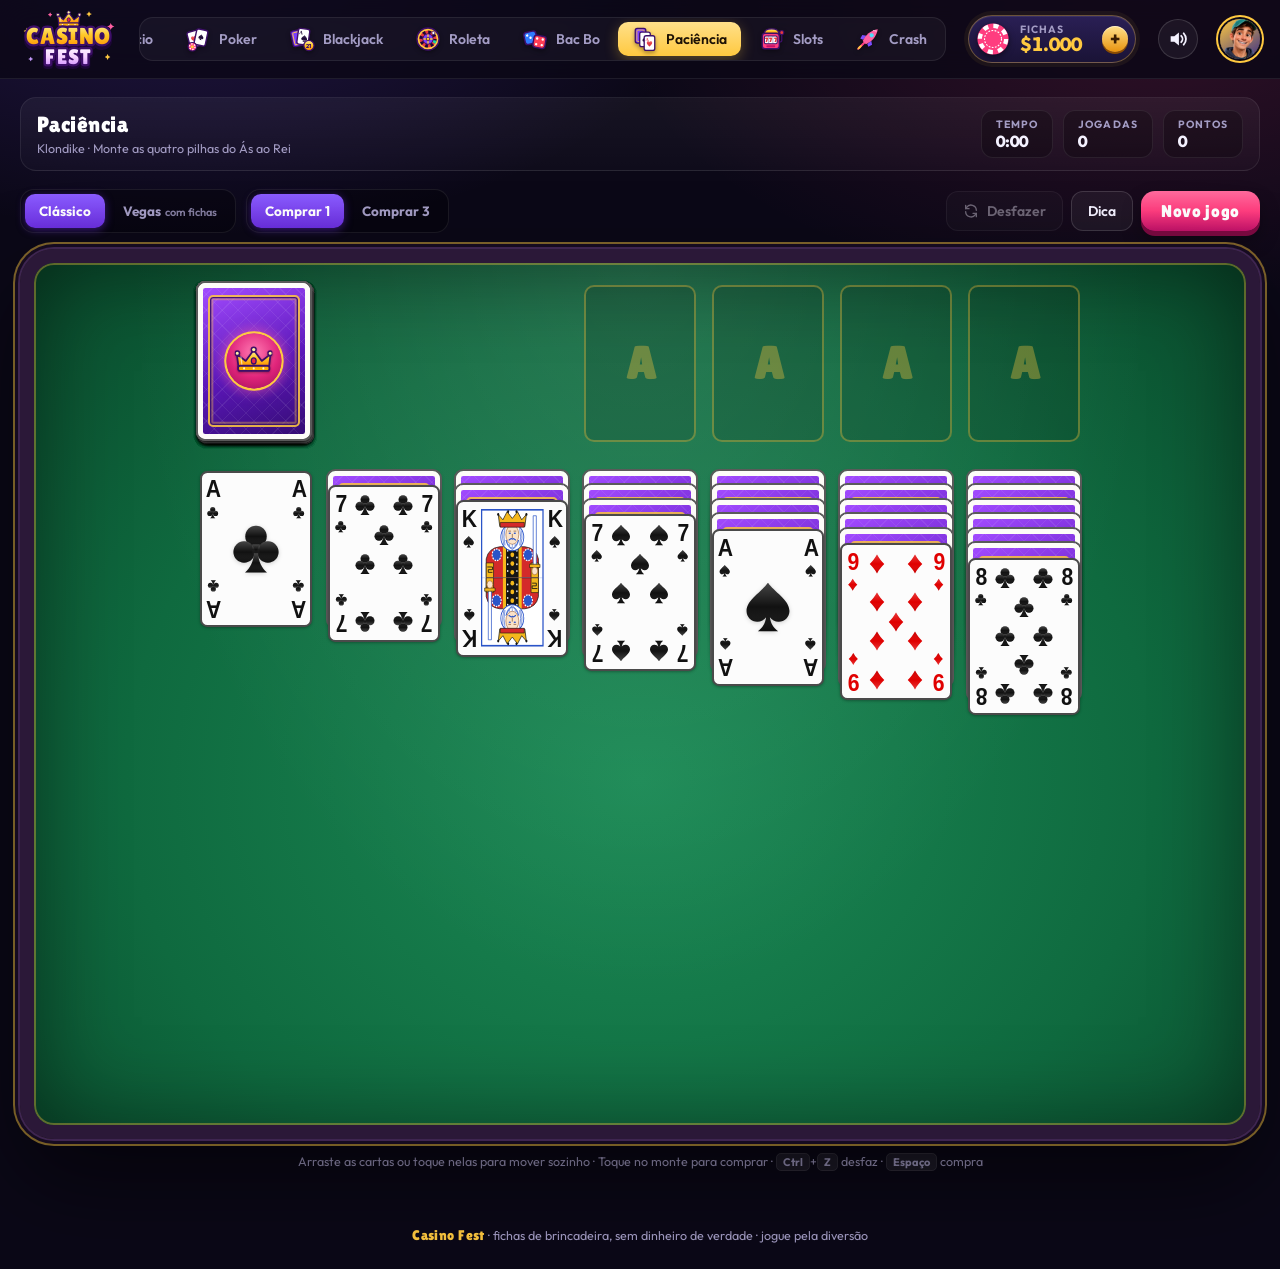
==== paciencia.html @ 96f8ad38 "Casino Fest: cassino de brincadeira completo Poker, Blackjack, Roleta 3D, Bac Bo com dados em 3D, Pa" ====
<!DOCTYPE html>
<html lang="pt-BR">
<head>
  <meta charset="utf-8">
  <meta name="viewport" content="width=device-width, initial-scale=1">
  <meta name="theme-color" content="#0b0817">
  <title>Casino Fest | Paciência</title>
  <meta name="description" content="Paciência Klondike nos modos Clássico e Vegas, com dica, desfazer e a cascata de cartas na vitória.">
  <meta property="og:type" content="website">
  <meta property="og:site_name" content="Casino Fest">
  <meta property="og:locale" content="pt_BR">
  <meta property="og:title" content="Paciência · Casino Fest">
  <meta property="og:description" content="Paciência Klondike nos modos Clássico e Vegas, com dica, desfazer e a cascata de cartas na vitória.">
  <meta property="og:url" content="https://joaoa21.github.io/casino-fest/paciencia.html">
  <meta property="og:image" content="https://joaoa21.github.io/casino-fest/lobby/paciencia.webp">
  <meta name="twitter:card" content="summary_large_image">
  <link rel="canonical" href="https://joaoa21.github.io/casino-fest/paciencia.html">
  <link rel="manifest" href="site.webmanifest">
  <link rel="icon" type="image/svg+xml" href="favicon.svg">
  <link rel="icon" type="image/png" sizes="32x32" href="favicon-32.png">
  <link rel="apple-touch-icon" href="apple-touch-icon.png">
  <link rel="preconnect" href="https://fonts.googleapis.com">
  <link rel="preconnect" href="https://fonts.gstatic.com" crossorigin>
  <link href="https://fonts.googleapis.com/css2?family=Lilita+One&family=Luckiest+Guy&family=Outfit:wght@400;500;600;700;800&display=swap" rel="stylesheet">
  <link rel="stylesheet" href="style.css">
  <link rel="stylesheet" href="paciencia.css">
</head>
<body data-game="paciencia">

  <!-- Cabeçalho do cassino (montado pelo casino.js) -->
  <header class="site-header"></header>
  <script src="casino.js"></script>

  <div class="app">

    <!-- ============ Barra da mesa ============ -->
    <section class="table-bar" aria-label="Informações da partida">
      <div class="tb-title">
        <h1>Paciência</h1>
        <span class="tb-sub">Klondike · Monte as quatro pilhas do Ás ao Rei</span>
      </div>
      <div class="tb-stats">
        <div class="stat"><span class="stat-label">Tempo</span><b id="info-time">0:00</b></div>
        <div class="stat"><span class="stat-label">Jogadas</span><b id="info-moves">0</b></div>
        <div class="stat"><span class="stat-label" id="info-score-label">Pontos</span><b id="info-score">0</b></div>
      </div>
    </section>

    <!-- ============ Opções ============ -->
    <section class="pc-bar" aria-label="Opções da partida">
      <div class="pc-seg" role="radiogroup" aria-label="Modo" id="opt-mode">
        <button type="button" data-v="classic" role="radio">Clássico</button>
        <button type="button" data-v="vegas" role="radio">Vegas <small>com fichas</small></button>
      </div>
      <div class="pc-seg" role="radiogroup" aria-label="Cartas por compra" id="opt-draw">
        <button type="button" data-v="1" role="radio">Comprar 1</button>
        <button type="button" data-v="3" role="radio">Comprar 3</button>
      </div>
      <div class="pc-seg pc-stake" role="radiogroup" aria-label="Valor por carta" id="opt-stake"></div>
      <div class="pc-actions">
        <button type="button" class="btn-ghost" id="btn-undo"><svg><use href="#i-refresh"/></svg>Desfazer</button>
        <button type="button" class="btn-ghost" id="btn-hint">Dica</button>
        <button type="button" class="btn pc-new" id="btn-new">Novo jogo</button>
      </div>
    </section>

    <!-- ============ Mesa ============ -->
    <section class="pc-table" aria-label="Mesa de paciência">
      <div class="pc-board" id="board"></div>
      <div class="pc-note" id="note" aria-live="polite"></div>
      <button type="button" class="btn pc-finish" id="btn-finish" hidden>Completar sozinho</button>
      <!-- faixa de resultado (mesmo componente dos outros jogos) -->
      <div class="pc-banner-zone">
        <div class="banner" id="banner" hidden>
          <span class="banner-rays" aria-hidden="true"></span>
          <span class="banner-kicker"></span>
          <strong class="banner-title"></strong>
          <span class="banner-amount"><svg aria-hidden="true"><use href="#chip3d"/></svg><b></b></span>
        </div>
      </div>
    </section>

    <p class="pc-help">Arraste as cartas ou toque nelas para mover sozinho · Toque no monte para comprar · <kbd>Ctrl</kbd>+<kbd>Z</kbd> desfaz · <kbd>Espaço</kbd> compra</p>
  </div>

  <canvas class="pc-cascade" id="cascade" aria-hidden="true" hidden></canvas>
  <script src="paciencia.js"></script>
</body>
</html>
---- style.css ----
/* ==========================================================
   Casino Fest — visual de cassino festivo
   ========================================================== */

:root {
  --bg: #0b0817;
  --bg-2: #130e28;
  --surface: #1a1336;
  --surface-2: #231a47;
  --line: rgba(255, 255, 255, .08);
  --line-2: rgba(255, 255, 255, .14);

  --gold: #ffc940;
  --gold-2: #ffe08a;
  --gold-deep: #e8930f;
  --pink: #ff3d7f;
  --pink-deep: #c4126a;
  --violet: #7b4dff;
  --teal: #19d3a2;
  --red: #ff4d5e;

  --felt-1: #138a63;
  --felt-2: #0b5a41;
  --felt-3: #06352a;
  --rail-1: #2b1838;
  --rail-2: #160b20;

  --cream: #fffdf7;
  --ink: #17122b;
  --card-red: #e3204a;

  --text: #f4f1ff;
  --muted: #a39cc4;

  --display: 'Lilita One', 'Outfit', system-ui, sans-serif;
  --ui: 'Outfit', system-ui, -apple-system, 'Segoe UI', sans-serif;
}

* { box-sizing: border-box; }
[hidden] { display: none !important; }
html, body { margin: 0; min-height: 100%; }
button { font-family: inherit; }
svg { flex: none; }

body {
  background:
    radial-gradient(900px 500px at 15% -5%, rgba(123, 77, 255, .22), transparent 60%),
    radial-gradient(900px 500px at 90% 0%, rgba(255, 61, 127, .16), transparent 60%),
    var(--bg);
  color: var(--text);
  font-family: var(--ui);
  -webkit-font-smoothing: antialiased;
}

/* ==========================================================
   Cabeçalho do cassino
   ========================================================== */
.site-header {
  position: sticky;
  top: 0;
  z-index: 50;
  background: rgba(11, 8, 23, .82);
  backdrop-filter: blur(14px);
  border-bottom: 1px solid var(--line);
}
.site-header-inner {
  width: min(1320px, 100%);
  margin: 0 auto;
  padding: 10px 20px;
  display: flex;
  align-items: center;
  gap: 22px;
}

.logo {
  display: flex;
  align-items: center;
  gap: 8px;
  text-decoration: none;
  color: var(--text);
  flex: none;
}
.logo-svg { display: block; height: 58px; width: auto; overflow: visible; }
.logo-svg text { font-family: 'Lilita One', 'Outfit', sans-serif; }
.logo-crown { transform-box: fill-box; transform-origin: 50% 100%; transition: transform .35s cubic-bezier(.3, 1.8, .5, 1); }
.logo:hover .logo-crown { transform: rotate(-10deg) translateY(-2px) scale(1.08); }
.logo .sparkles use { transform-box: fill-box; transform-origin: center; animation: twinkle 2.2s ease-in-out infinite; }
.logo .sparkles use:nth-child(2) { animation-delay: .4s; }
.logo .sparkles use:nth-child(3) { animation-delay: .9s; }
.logo .sparkles use:nth-child(4) { animation-delay: 1.3s; }
.logo .sparkles use:nth-child(5) { animation-delay: .6s; }
.logo .sparkles use:nth-child(6) { animation-delay: 1.6s; }
@keyframes twinkle { 0%, 100% { opacity: 1; transform: scale(1) rotate(0); } 50% { opacity: .35; transform: scale(.55) rotate(45deg); } }

/* Abas de jogos */
.games {
  min-width: 0;
  display: flex;
  gap: 4px;
  padding: 4px;
  border-radius: 14px;
  background: rgba(255, 255, 255, .04);
  border: 1px solid var(--line);
  overflow-x: auto;              /* muitos jogos: o menu rola de lado em vez de passar por baixo das fichas */
  scrollbar-width: none;
}
.games::-webkit-scrollbar { display: none; }
.game-tab {
  flex: none;
  position: relative;
  display: flex;
  align-items: center;
  gap: 8px;
  padding: 8px 14px;
  border-radius: 10px;
  border: 0;
  background: none;
  color: var(--muted);
  font: 600 14px var(--ui);
  text-decoration: none;
  white-space: nowrap;
  cursor: pointer;
  transition: color .15s, background .15s;
}
.game-tab svg { width: 26px; height: 26px; margin: -4px 0; filter: drop-shadow(0 2px 2px rgba(0, 0, 0, .35)); transition: transform .2s cubic-bezier(.3, 1.6, .5, 1); }
.game-tab:hover svg { transform: rotate(-8deg) scale(1.1); }
.game-tab.soon svg { opacity: .75; }
.game-tab:hover { color: var(--text); background: rgba(255, 255, 255, .05); }
.game-tab.active {
  color: #1d1205;
  background: linear-gradient(180deg, var(--gold-2), var(--gold));
  box-shadow: 0 4px 14px rgba(255, 201, 64, .3);
}
.soon-tag {
  font-size: 9.5px;
  font-weight: 800;
  letter-spacing: .06em;
  text-transform: uppercase;
  padding: 2px 6px;
  border-radius: 999px;
  color: var(--pink);
  background: rgba(255, 61, 127, .14);
}

/* Carteira (fichas) */
.wallet {
  position: relative;
  margin-left: auto;
  display: flex;
  align-items: center;
  gap: 10px;
  padding: 6px 7px 6px 7px;
  border-radius: 999px;
  background: linear-gradient(180deg, #2a1f55, #1a1336);
  border: 1px solid rgba(255, 201, 64, .35);
  box-shadow: 0 0 0 4px rgba(255, 201, 64, .06), inset 0 1px 0 rgba(255, 255, 255, .08);
}
.wallet-chip { width: 34px; height: 34px; color: var(--pink); filter: drop-shadow(0 2px 3px rgba(0, 0, 0, .5)); }
.wallet-text { display: flex; flex-direction: column; line-height: 1.05; }
.wallet-label { font-size: 10.5px; font-weight: 700; letter-spacing: .1em; text-transform: uppercase; color: var(--muted); }
.wallet-amount {
  font-size: 19px;
  font-weight: 800;
  color: var(--gold);
  font-variant-numeric: tabular-nums;
  min-width: 70px;
  transition: color .3s;
}
.wallet.up .wallet-amount { color: var(--teal); }
.wallet.down .wallet-amount { color: #ffb3c6; }
.wallet.up { animation: wallet-bump .5s ease-out; }
.wallet-add {
  flex: none;
  width: 26px; height: 26px;
  margin-left: 2px;
  display: grid; place-items: center;
  border: 0;
  border-radius: 50%;
  background: linear-gradient(180deg, #ffe08a, #e8930f);
  box-shadow: 0 2px 0 #8a4b00, inset 0 1px 0 rgba(255, 255, 255, .5);
  color: #3a1d00;
  font: 800 18px/1 var(--ui);
  cursor: pointer;
  transition: transform .12s, filter .15s;
}
.wallet-add:hover { filter: brightness(1.08); transform: scale(1.06); }
.wallet-add:active { transform: translateY(2px); box-shadow: 0 0 0 #8a4b00; }
.wallet-delta {
  position: absolute;
  right: 14px;
  top: 100%;
  margin-top: 4px;
  font-weight: 800;
  font-size: 14px;
  opacity: 0;
  pointer-events: none;
  white-space: nowrap;
}
.wallet-delta.show { animation: delta-float 1.4s ease-out forwards; }
.wallet-delta.plus { color: var(--teal); }
.wallet-delta.minus { color: #ff8fab; }
@keyframes wallet-bump { 40% { transform: scale(1.06); } }
@keyframes delta-float {
  0% { opacity: 0; transform: translateY(-6px); }
  15% { opacity: 1; transform: translateY(0); }
  75% { opacity: 1; }
  100% { opacity: 0; transform: translateY(10px); }
}

.profile .avatar { width: 40px; height: 40px; font-size: 14px; }

/* som ligado/desligado */
.sound-btn {
  flex: none;
  width: 40px; height: 40px;
  display: grid; place-items: center;
  border-radius: 50%;
  border: 1px solid var(--line-2);
  background: rgba(255, 255, 255, .05);
  color: var(--text);
  cursor: pointer;
  transition: background .15s, border-color .15s, color .15s;
}
.sound-btn svg { width: 22px; height: 22px; }
.sound-btn:hover { background: rgba(255, 255, 255, .1); border-color: rgba(255, 255, 255, .3); }
.sound-btn[aria-pressed="false"] { color: var(--muted); }

/* foco visível (teclado) com a cor da marca */
:focus-visible { outline: 3px solid rgba(255, 201, 64, .9); outline-offset: 2px; }

/* rodapé comum */
.site-footer {
  width: min(1320px, 100%);
  margin: 0 auto;
  padding: 10px 20px 26px;
  text-align: center;
  font-size: 12.5px;
  color: var(--muted);
}
.site-footer span { font: 400 14px var(--display); letter-spacing: .03em; color: var(--gold); }

/* ==========================================================
   Avatares (ilustrações com anel colorido)
   ========================================================== */
.avatar {
  --a1: #6b5bd6; --a2: #3b2f86;
  flex: none;
  position: relative;
  width: 40px; height: 40px;
  display: grid; place-items: center;
  border-radius: 50%;
  background: linear-gradient(145deg, var(--a1), var(--a2));
  box-shadow: 0 0 0 2px var(--bg), 0 0 0 4px var(--a1);
  color: #fff;
  font: 800 13px var(--ui);
  letter-spacing: .02em;
  text-shadow: 0 1px 2px rgba(0, 0, 0, .35);
}
.avatar { overflow: hidden; }
.avatar svg { width: 100%; height: 100%; display: block; }
/* retratos 3D: um pouco de zoom no rosto */
.avatar img { width: 100%; height: 100%; display: block; object-fit: cover; transform: scale(1.18); transform-origin: 50% 32%; user-select: none; }
.ring-you   { --a1: #ffc940; }
.ring-baron { --a1: #19d3a2; }
.ring-lola  { --a1: #a77bff; }
.ring-kenji { --a1: #ff8a3d; }

/* ==========================================================
   Barra da mesa
   ========================================================== */
.app {
  width: min(1320px, 100%);
  margin: 0 auto;
  padding: 18px 20px 48px;
}
.table-bar {
  display: flex;
  align-items: center;
  gap: 20px;
  padding: 12px 16px;
  margin-bottom: 18px;
  border-radius: 16px;
  background: linear-gradient(180deg, rgba(255, 255, 255, .05), rgba(255, 255, 255, .02));
  border: 1px solid var(--line);
}
.tb-title h1 {
  margin: 0;
  font: 400 22px var(--display);
  letter-spacing: .02em;
  color: #fff;
}
.tb-sub { font-size: 12.5px; color: var(--muted); }
.tb-stats { display: flex; gap: 10px; margin-left: auto; align-items: stretch; }
.stat {
  display: flex;
  flex-direction: column;
  justify-content: center;
  padding: 6px 14px;
  border-radius: 12px;
  background: rgba(0, 0, 0, .25);
  border: 1px solid var(--line);
  min-width: 70px;
}
.stat-label { font-size: 10.5px; font-weight: 700; letter-spacing: .1em; text-transform: uppercase; color: var(--muted); }
.stat b { font-size: 16px; font-weight: 800; font-variant-numeric: tabular-nums; }
.stat.level { min-width: 150px; gap: 4px; }
.level-bar { height: 6px; border-radius: 99px; background: rgba(255, 255, 255, .08); overflow: hidden; }
.level-bar i {
  display: block; height: 100%; width: 0;
  border-radius: inherit;
  background: linear-gradient(90deg, var(--violet), var(--pink));
  transition: width .5s ease;
}
.level-next { font-size: 11.5px; color: var(--muted); }

.btn-ghost {
  display: flex;
  align-items: center;
  gap: 8px;
  background: rgba(255, 255, 255, .05);
  color: var(--text);
  border: 1px solid var(--line-2);
  border-radius: 12px;
  padding: 10px 16px;
  font: 600 14px var(--ui);
  cursor: pointer;
  transition: background .15s, border-color .15s;
}
.btn-ghost svg { width: 16px; height: 16px; }
.btn-ghost:hover { background: rgba(255, 255, 255, .1); border-color: rgba(255, 255, 255, .3); }

/* ==========================================================
   Layout principal
   ========================================================== */
.layout {
  display: grid;
  grid-template-columns: minmax(0, 1fr) 300px;
  gap: 22px;
  align-items: start;
}
.play { min-width: 0; }

/* ==========================================================
   Mesa
   ========================================================== */
.table {
  position: relative;
  container-type: inline-size;
  /* cabe na altura da tela junto com os controles */
  width: min(100%, max(680px, calc((100vh - 400px) * 1.6)));
  margin: 0 auto;
  aspect-ratio: 16 / 10;
  border-radius: 9999px;
  border: 18px solid var(--rail-1);
  background:
    radial-gradient(ellipse at 50% 40%, rgba(255, 255, 255, .08), transparent 55%),
    radial-gradient(ellipse at 50% 45%, var(--felt-1) 0%, var(--felt-2) 55%, var(--felt-3) 100%);
  box-shadow:
    inset 0 0 0 2px rgba(255, 201, 64, .35),
    inset 0 0 100px rgba(0, 0, 0, .55),
    0 0 0 2px #3e2550,
    0 0 0 5px var(--rail-2),
    0 0 0 7px rgba(255, 201, 64, .45),
    0 40px 90px rgba(0, 0, 0, .6),
    0 0 120px rgba(123, 77, 255, .18);
  --cw: clamp(34px, 7cqw, 72px);
}
.table::before {
  /* reflexo do acolchoado do aro */
  content: '';
  position: absolute;
  inset: -18px;
  border-radius: inherit;
  border: 18px solid transparent;
  background: linear-gradient(180deg, rgba(255, 255, 255, .12), transparent 30%, transparent 70%, rgba(0, 0, 0, .3)) border-box;
  -webkit-mask: linear-gradient(#000 0 0) padding-box exclude, linear-gradient(#000 0 0) border-box;
  mask: linear-gradient(#000 0 0) padding-box exclude, linear-gradient(#000 0 0) border-box;
  pointer-events: none;
}
.table::after {
  content: '';
  position: absolute;
  inset: 6.5%;
  border-radius: 9999px;
  border: 2px solid rgba(255, 255, 255, .09);
  pointer-events: none;
}

.felt-mark {
  position: absolute;
  left: 50%;
  top: 73%;
  transform: translate(-50%, -50%) rotate(-3deg);
  font: 400 clamp(20px, 4.4cqw, 46px) var(--display);
  letter-spacing: .04em;
  color: rgba(0, 0, 0, .16);
  text-shadow: 0 1px 0 rgba(255, 255, 255, .05);
  white-space: nowrap;
  pointer-events: none;
  user-select: none;
}
.felt-mark span { margin-left: .25em; }

.center {
  position: absolute;
  left: 50%;
  top: 46%;
  transform: translate(-50%, -50%);
  display: flex;
  flex-direction: column;
  align-items: center;
  gap: 12px;
  width: 70%;
}

/* Pote */
.pot {
  display: flex;
  align-items: center;
  gap: 10px;
  min-height: 34px;
  transition: opacity .4s, transform .4s;
}
.pot.empty .pot-chips { display: none; }
.pot.paid { opacity: 0; transform: scale(.85); }
.pot-chips { display: flex; align-items: flex-end; gap: 2px; --chip: 26px; }
.pot-amount {
  display: flex;
  align-items: baseline;
  gap: 8px;
  padding: 6px 16px;
  border-radius: 999px;
  background: rgba(0, 0, 0, .4);
  border: 1px solid rgba(255, 201, 64, .3);
  box-shadow: inset 0 1px 0 rgba(255, 255, 255, .06);
}
.pot-amount span { font-size: 11px; font-weight: 700; letter-spacing: .14em; text-transform: uppercase; color: rgba(255, 255, 255, .7); }
.pot-amount b { font-size: 18px; font-weight: 800; color: var(--gold); font-variant-numeric: tabular-nums; }

.board {
  display: flex;
  gap: clamp(4px, .9vw, 10px);
  justify-content: center;
}
.board .card.empty {
  visibility: visible;
  background: rgba(0, 0, 0, .14);
  border: 2px dashed rgba(255, 255, 255, .12);
  box-shadow: none;
}

/* Faixa de resultado */
.banner {
  /* ocupa o lugar do pote (que some quando é pago) e cresce para cima, longe das cartas */
  position: absolute;
  bottom: calc(100% - 40px);
  left: 50%;
  transform: translateX(-50%);
  width: max-content;
  max-width: 100%;
  display: flex;
  align-items: center;
  justify-content: center;
  flex-wrap: wrap;
  gap: 6px 14px;
  padding: 14px 14px 12px 24px;
  text-align: center;
  isolation: isolate;
  animation: pop .5s cubic-bezier(.3, 1.6, .5, 1);
  z-index: 5;
}
/* fundo + brilho que passa uma vez */
.banner::before {
  content: '';
  position: absolute;
  inset: 0;
  z-index: -1;
  border-radius: 18px;
  background:
    linear-gradient(115deg, transparent 35%, rgba(255, 255, 255, .28) 45%, transparent 55%) -200% 0 / 250% 100% no-repeat,
    radial-gradient(120% 140% at 50% 0%, #4a2a8a, #24164a 60%, #170e33);
  border: 2px solid var(--gold);
  box-shadow: 0 0 0 4px rgba(255, 201, 64, .18), 0 0 34px rgba(255, 201, 64, .45), 0 16px 34px rgba(0, 0, 0, .5);
  animation: shine 1.4s .35s ease-out both;
}
/* raios de luz girando atrás */
.banner-rays {
  position: absolute;
  left: 50%; top: 50%;
  width: 340px; height: 340px;
  margin: -170px 0 0 -170px;
  z-index: -2;
  pointer-events: none;
  background: repeating-conic-gradient(rgba(255, 201, 64, .22) 0 9deg, transparent 9deg 24deg);
  -webkit-mask: radial-gradient(circle, #000 18%, transparent 62%);
  mask: radial-gradient(circle, #000 18%, transparent 62%);
  animation: rays 14s linear infinite;
}
.banner-kicker {
  position: absolute;
  top: 0; left: 50%;
  transform: translate(-50%, -55%);
  padding: 3px 12px;
  border-radius: 999px;
  white-space: nowrap;
  font: 800 11px var(--ui);
  letter-spacing: .1em;
  text-transform: uppercase;
  color: #fff;
  background: linear-gradient(180deg, #ff6b9d, var(--pink-deep));
  box-shadow: 0 3px 0 #7d0a42, 0 6px 12px rgba(0, 0, 0, .35);
}
.banner-title {
  font: 400 clamp(20px, 3.4cqw, 30px) 'Luckiest Guy', var(--display);
  letter-spacing: .03em;
  line-height: 1;
  padding-top: 3px;
  color: var(--gold);
  -webkit-text-stroke: 1.5px #4a1d00;
  paint-order: stroke fill;
  text-shadow: 0 3px 0 #4a1d00, 0 0 18px rgba(255, 201, 64, .5);
  white-space: nowrap;
}
.banner-amount {
  display: inline-flex;
  align-items: center;
  gap: 6px;
  padding: 5px 12px 5px 6px;
  border-radius: 999px;
  background: linear-gradient(180deg, #3cf0c0, #12a87c);
  box-shadow: 0 3px 0 #0a6a4f, inset 0 1px 0 rgba(255, 255, 255, .35);
  color: #04261c;
}
.banner-amount svg { width: 24px; height: 20px; color: var(--gold); filter: drop-shadow(0 1px 1px rgba(0, 0, 0, .35)); }
.banner-amount b { font-size: clamp(14px, 2cqw, 17px); font-weight: 800; font-variant-numeric: tabular-nums; white-space: nowrap; }

.banner.lose { padding-left: 18px; }
.banner.lose::before {
  background: linear-gradient(180deg, #2c2352, #1a1336);
  border: 1px solid var(--line-2);
  box-shadow: 0 16px 34px rgba(0, 0, 0, .5);
  animation: none;
}
.banner.lose .banner-rays { display: none; }
.banner.lose .banner-kicker { background: #3a2f62; box-shadow: 0 3px 0 #17112f; color: #d9d3f5; }
.banner.lose .banner-title { color: #fff; -webkit-text-stroke: 0; text-shadow: 0 2px 0 rgba(0, 0, 0, .45); font-size: clamp(18px, 2.8cqw, 25px); }
.banner.lose .banner-amount { background: rgba(0, 0, 0, .35); box-shadow: inset 0 0 0 1px var(--line-2); color: var(--gold); }

@keyframes shine { to { background-position: 200% 0, 0 0; } }
@keyframes rays { to { transform: rotate(360deg); } }

/* Confete */
.confetti-layer {
  position: fixed;
  inset: 0;
  width: 100%;
  height: 100%;
  pointer-events: none;
  z-index: 100;
}

/* ==========================================================
   Cartas
   ========================================================== */
.card {
  position: relative;
  width: var(--cw);
  aspect-ratio: 5 / 7;
  flex: none;
  border-radius: calc(var(--cw) * .09);
  background: linear-gradient(165deg, #ffffff 0%, #f6f6f6 45%, #e9e9e9 100%);
  color: #161616;
  font-family: 'Times New Roman', Times, Georgia, serif;
  box-shadow: 0 6px 14px rgba(0, 0, 0, .38), 0 1px 2px rgba(0, 0, 0, .25), inset 0 0 0 1px rgba(0, 0, 0, .06), inset 0 1px 0 #fff;
  user-select: none;
  transition: opacity .25s, transform .25s, box-shadow .25s;
  isolation: isolate; /* o índice (z-index) fica dentro da própria carta, sem vazar sobre a vizinha */
}
.card.red { color: #e5383f; }
.card.empty { visibility: hidden; }

/* Índices dos cantos: valor com serifa e naipe logo abaixo */
.card .c-tl, .card .c-br {
  position: absolute;
  display: flex;
  flex-direction: column;
  align-items: center;
  width: calc(var(--cw) * .2);
  gap: calc(var(--cw) * .035);
  line-height: .8;
  font-style: normal;
  z-index: 1;
}
.card .c-tl { top: 6%; left: 5%; }
.card .c-br { bottom: 6%; right: 5%; transform: rotate(180deg); }
.card .c-rank {
  font-size: calc(var(--cw) * .27);
  font-weight: 700;
}
.card .c-rank.ten { font-size: calc(var(--cw) * .24); letter-spacing: -.06em; transform: scaleX(.82); }
.card .c-suit { width: calc(var(--cw) * .15); height: calc(var(--cw) * .15); }

/* Naipes no layout clássico (2 a 10) */
.card .c-pips { position: absolute; inset: 0; font-style: normal; }
.card .pip {
  position: absolute;
  width: calc(var(--cw) * .19);
  height: calc(var(--cw) * .19);
  transform: translate(-50%, -50%);
}
.card .pip.flip { transform: translate(-50%, -50%) rotate(180deg); }
.card .c-pips.dense .pip { width: calc(var(--cw) * .165); height: calc(var(--cw) * .165); }
/* Ás: um naipe grande no centro */
.card .pip.ace { width: calc(var(--cw) * .56); height: calc(var(--cw) * .56); filter: drop-shadow(0 calc(var(--cw) * .012) calc(var(--cw) * .02) rgba(0, 0, 0, .18)); }

/* Figuras (J, Q, K): moldura azul com personagem espelhado, sem encostar no índice */
.card .c-court {
  position: absolute;
  left: 26%; right: 26%;
  top: 9%; bottom: 9%;
  width: 48%; height: 82%;
  overflow: visible;
}

/* Verso com a marca Casino Fest */
.card.back {
  background:
    radial-gradient(circle at 50% 50%, rgba(255, 95, 162, .45), transparent 45%),
    repeating-linear-gradient(45deg, rgba(255, 255, 255, .07) 0 1px, transparent 1px calc(var(--cw) * .1)),
    repeating-linear-gradient(-45deg, rgba(255, 255, 255, .07) 0 1px, transparent 1px calc(var(--cw) * .1)),
    linear-gradient(160deg, #a24bff, #5a17b8 55%, #350c74);
  border: calc(var(--cw) * .05) solid #fdfcf8;
}
/* moldura dourada interna */
.card.back::after {
  content: '';
  position: absolute;
  inset: 5%;
  border-radius: calc(var(--cw) * .045);
  border: max(1px, calc(var(--cw) * .02)) solid rgba(255, 201, 64, .85);
  box-shadow: inset 0 0 0 max(1px, calc(var(--cw) * .012)) rgba(53, 12, 116, .9), inset 0 0 0 max(2px, calc(var(--cw) * .03)) rgba(255, 201, 64, .35);
}
/* medalhão com a coroa da marca */
.card .c-back {
  position: absolute;
  left: 50%; top: 50%;
  width: 54%;
  aspect-ratio: 1;
  transform: translate(-50%, -50%);
  display: grid;
  place-items: center;
  border-radius: 50%;
  background: radial-gradient(circle at 50% 35%, #ff7ab3, #e0247a 55%, #9c0f57);
  box-shadow: 0 0 0 max(1px, calc(var(--cw) * .02)) var(--gold), 0 0 calc(var(--cw) * .14) rgba(255, 95, 162, .7);
  font-style: normal;
}
.card .c-back svg { width: 70%; height: 70%; margin-top: -6%; filter: drop-shadow(0 1px 1px rgba(0, 0, 0, .35)); }

.card.deal { animation: deal .38s ease-out backwards; }
.card.flip { animation: flip .4s ease-out backwards; }
.card.hl {
  box-shadow: 0 0 0 3px var(--gold), 0 0 26px rgba(255, 201, 64, .85);
  transform: translateY(-6px);
}
.table.has-hl .card:not(.hl):not(.back):not(.empty) { opacity: .45; }

@keyframes deal {
  from { opacity: 0; transform: translateY(-46px) scale(.8) rotate(-9deg); }
  to   { opacity: 1; transform: none; }
}
@keyframes flip {
  from { transform: scaleX(0); }
  to   { transform: scaleX(1); }
}
@keyframes pop {
  from { opacity: 0; transform: translateX(-50%) scale(.85) translateY(8px); }
  to   { opacity: 1; transform: translateX(-50%); }
}

/* ==========================================================
   Fichas
   ========================================================== */
.chips {
  --chip: 24px;
  display: flex;
  flex-direction: column-reverse;
  align-items: center;
  filter: drop-shadow(0 3px 3px rgba(0, 0, 0, .45));
}
/* Ficha em perspectiva (símbolo #chip3d); empilhadas mostram a lateral listrada */
.chip {
  display: block;
  width: var(--chip);
  height: calc(var(--chip) * .85);
  color: #e23a4f;
}
.chip + .chip { margin-bottom: calc(var(--chip) * -.7); }
.chip.c1    { color: #e9e4d6; }
.chip.c5    { color: #e8344c; }
.chip.c10   { color: #2f7bff; }
.chip.c25   { color: #14b383; }
.chip.c50   { color: #ff8a2a; }
.chip.c100  { color: #2a2545; }
.chip.c250  { color: #ff3d9a; }
.chip.c500  { color: #7b4dff; }
.chip.c1000 { color: #f2b416; }

/* ==========================================================
   Assentos
   ========================================================== */
.seat {
  position: absolute;
  transform: translate(-50%, -50%);
  display: flex;
  flex-direction: column;
  align-items: center;
  gap: 6px;
  --cw: clamp(28px, 5.2cqw, 54px);
  transition: opacity .3s;
}
.seat-0 { left: 50%; top: 84%; --cw: clamp(40px, 7.8cqw, 82px); }
.seat-1 { left: 8%;  top: 50%; }
.seat-2 { left: 50%; top: 11%; }
.seat-3 { left: 92%; top: 50%; }

.seat .hole { display: flex; gap: 4px; }
/* cartas dos bots ficam "encaixadas" atrás da placa, como nas mesas online */
.seat:not(.seat-0) .hole { margin-bottom: calc(var(--cw) * -.42); }
.seat:not(.seat-0) .hole .card:first-child { transform: rotate(-6deg); }
.seat:not(.seat-0) .hole .card:last-child  { transform: rotate(6deg); }
.seat-0 .hole { gap: 6px; }
.seat-0 .hole .card:first-child { transform: rotate(-5deg) translateY(2px); }
.seat-0 .hole .card:last-child  { transform: rotate(5deg) translateY(2px); }
.seat-0 .hole .card.hl:first-child { transform: rotate(-5deg) translateY(-6px); }
.seat-0 .hole .card.hl:last-child  { transform: rotate(5deg) translateY(-6px); }

.plate {
  position: relative;
  z-index: 1;
  display: flex;
  align-items: center;
  gap: 10px;
  padding: 5px 16px 5px 5px;
  background: linear-gradient(180deg, rgba(36, 26, 72, .95), rgba(16, 11, 34, .95));
  border: 1px solid var(--line-2);
  border-radius: 999px;
  min-width: 132px;
  box-shadow: 0 8px 18px rgba(0, 0, 0, .45);
  transition: border-color .2s, box-shadow .2s, background .3s;
}
.plate .avatar { width: 50px; height: 50px; margin: -9px 0 -9px -8px; box-shadow: 0 0 0 2.5px #120c26, 0 0 0 4.5px var(--a1), 0 4px 10px rgba(0, 0, 0, .45); }
.who { display: flex; flex-direction: column; line-height: 1.2; min-width: 0; }
.name { font-size: 13.5px; font-weight: 700; white-space: nowrap; }
.stack { font-size: 13px; color: var(--gold); font-weight: 800; font-variant-numeric: tabular-nums; }
.tag {
  font-size: 11.5px;
  font-weight: 600;
  color: var(--muted);
  min-height: 14px;
  white-space: nowrap;
}
.tag[data-kind="fold"]  { color: #8d86ad; }
.tag[data-kind="check"] { color: #cfc9ea; }
.tag[data-kind="call"]  { color: var(--teal); }
.tag[data-kind="raise"] { color: var(--gold); }
.tag[data-kind="allin"] { color: var(--pink); font-weight: 800; letter-spacing: .03em; }
.tag[data-kind="hint"]  { color: var(--gold-2); }

.seat-0 .plate { min-width: 170px; }

/* Indicador "pensando" */
.dots { display: inline-flex; gap: 3px; vertical-align: middle; }
.dots i { width: 5px; height: 5px; border-radius: 50%; background: var(--gold); animation: dot 1s infinite ease-in-out; }
.dots i:nth-child(2) { animation-delay: .15s; }
.dots i:nth-child(3) { animation-delay: .3s; }
@keyframes dot { 0%, 80%, 100% { opacity: .25; transform: translateY(0); } 40% { opacity: 1; transform: translateY(-3px); } }

.seat.turn .plate {
  border-color: var(--gold);
  box-shadow: 0 0 0 2px rgba(255, 201, 64, .35), 0 0 26px rgba(255, 201, 64, .45);
  animation: pulse 1.3s ease-in-out infinite;
}
.seat.folded { opacity: .45; }
.seat.out { opacity: .28; filter: grayscale(1); }
.seat.winner .plate {
  border-color: var(--gold);
  background: linear-gradient(180deg, rgba(255, 201, 64, .35), rgba(36, 26, 72, .95) 70%);
  box-shadow: 0 0 0 2px rgba(255, 201, 64, .4), 0 0 32px rgba(255, 201, 64, .5);
}
.seat.winner .tag { color: var(--gold-2); font-weight: 700; }

@keyframes pulse {
  50% { box-shadow: 0 0 0 5px rgba(255, 201, 64, .18), 0 0 32px rgba(255, 201, 64, .6); }
}

/* Botão do dealer */
.dealer-btn {
  position: absolute;
  right: -8px; top: -9px;
  width: 24px; height: 24px;
  display: grid; place-items: center;
  border-radius: 50%;
  background: radial-gradient(circle at 35% 30%, #fff, #e6e1d3);
  color: var(--ink);
  font: 800 11px var(--ui);
  box-shadow: 0 0 0 2px var(--gold), 0 3px 6px rgba(0, 0, 0, .5);
}

/* Apostas na frente de cada assento */
.bet {
  position: absolute;
  display: flex;
  align-items: flex-end;
  gap: 6px;
  pointer-events: none;
  animation: bet-in .25s ease-out;
}
.bet .chips { --chip: 24px; }
.bet b {
  font-size: 13px;
  font-weight: 800;
  color: #fff;
  white-space: nowrap;
  padding: 2px 8px;
  border-radius: 999px;
  background: rgba(0, 0, 0, .45);
  font-variant-numeric: tabular-nums;
}
.seat-0 .bet { bottom: calc(100% + 6px); left: 50%; transform: translateX(-50%); }
.seat-2 .bet { left: calc(100% + 12px); bottom: 8px; }
.seat-1 .bet { left: calc(100% + 12px); top: 40%; }
.seat-3 .bet { right: calc(100% + 12px); top: 40%; flex-direction: row-reverse; }
@keyframes bet-in { from { opacity: 0; } }

/* Mesa pequena (telas baixas): placas mais compactas */
@container (max-width: 820px) {
  .plate { min-width: 0; padding: 4px 12px 4px 4px; gap: 8px; }
  .plate .avatar { width: 42px; height: 42px; margin: -7px 0 -7px -6px; }
  .seat-0 .plate { min-width: 140px; }
  .name { font-size: 12.5px; }
  .stack { font-size: 12px; }
  .tag { font-size: 11px; }
}

/* ==========================================================
   Controles
   ========================================================== */
.controls {
  margin: 26px auto 0;
  width: min(760px, 100%);
  display: flex;
  flex-direction: column;
  gap: 10px;
}
.status {
  min-height: 22px;
  text-align: center;
  font-size: 14px;
  font-weight: 600;
  color: var(--muted);
}
.status.mine {
  color: var(--gold);
  font: 400 18px var(--display);
  letter-spacing: .04em;
}
.dock {
  display: flex;
  flex-direction: column;
  gap: 12px;
  padding: 14px;
  border-radius: 20px;
  background: linear-gradient(180deg, var(--surface-2), var(--surface));
  border: 1px solid var(--line-2);
  box-shadow: 0 18px 40px rgba(0, 0, 0, .35);
  transition: box-shadow .3s, border-color .3s;
}
.controls.my-turn .dock {
  border-color: rgba(255, 201, 64, .5);
  box-shadow: 0 0 0 4px rgba(255, 201, 64, .08), 0 18px 40px rgba(0, 0, 0, .35);
}
.raise-box { display: flex; align-items: center; gap: 12px; transition: opacity .2s; }
.quick { flex: 1.1; display: grid; grid-template-columns: repeat(4, 1fr); gap: 6px; }
.slider { flex: 1; }
.quick button, .slider button {
  background: rgba(255, 255, 255, .06);
  color: var(--text);
  border: 1px solid var(--line-2);
  border-radius: 10px;
  padding: 9px 6px;
  font: 700 13px var(--ui);
  cursor: pointer;
  transition: background .15s, border-color .15s;
}
.quick button:hover:not(:disabled), .slider button:hover:not(:disabled) { background: rgba(255, 255, 255, .13); border-color: rgba(255, 255, 255, .3); }
.slider { display: flex; gap: 10px; align-items: center; }
.slider button { width: 42px; font-size: 18px; padding: 4px 0; }
.slider input { flex: 1; accent-color: var(--gold); height: 28px; cursor: pointer; }

.actions { display: grid; grid-template-columns: 1fr 1.3fr 1.5fr; gap: 10px; }
.btn {
  position: relative;
  border: 0;
  border-radius: 14px;
  padding: 15px 12px;
  font: 800 16px var(--ui);
  letter-spacing: .01em;
  color: #fff;
  cursor: pointer;
  box-shadow: 0 5px 0 var(--btn-edge, rgba(0, 0, 0, .4)), 0 10px 20px rgba(0, 0, 0, .3);
  transition: transform .08s, box-shadow .08s, filter .15s;
}
.btn:hover:not(:disabled) { filter: brightness(1.08); }
.btn:active:not(:disabled) { transform: translateY(4px); box-shadow: 0 1px 0 var(--btn-edge, rgba(0, 0, 0, .4)); }
.btn kbd {
  display: inline-block;
  margin-left: 6px;
  padding: 1px 6px;
  border-radius: 5px;
  background: rgba(0, 0, 0, .22);
  font: 700 11px var(--ui);
  opacity: .75;
  vertical-align: 2px;
}
.btn.fold  { background: linear-gradient(180deg, #3a2f62, #2a2150); --btn-edge: #17112f; color: #e4dfff; }
.btn.call  { background: linear-gradient(180deg, #2ee0b0, #12a87c); --btn-edge: #0a6a4f; color: #04261c; }
.btn.call kbd, .btn.raise kbd, .btn.next kbd { background: rgba(0, 0, 0, .12); }
.btn.raise { background: linear-gradient(180deg, var(--gold-2), var(--gold) 50%, var(--gold-deep)); --btn-edge: #9a5a00; color: #2a1500; }
.btn.next  {
  width: 100%;
  background: linear-gradient(180deg, #ff6b9d, var(--pink) 50%, var(--pink-deep));
  --btn-edge: #7d0a42;
  font: 400 19px var(--display);
  letter-spacing: .04em;
}
.btn:disabled, .quick button:disabled, .slider button:disabled { opacity: .4; cursor: not-allowed; filter: grayscale(.4); }
.slider input:disabled { opacity: .4; cursor: not-allowed; }
.controls.disabled .raise-box { opacity: .5; }

/* Bandeja de fichas (blackjack e roleta) */
.chip-tray { display: flex; justify-content: center; flex-wrap: wrap; gap: 10px; }
.tray-chip {
  position: relative;
  width: 62px;
  padding: 0;
  border: 0;
  background: none;
  cursor: pointer;
  transition: transform .15s, filter .15s, opacity .2s;
}
.tray-chip svg { display: block; width: 62px; height: 53px; filter: drop-shadow(0 5px 6px rgba(0, 0, 0, .45)); }
.tray-chip b {
  position: absolute;
  left: 50%; top: 41%;
  transform: translate(-50%, -50%);
  font: 800 14px var(--ui);
  color: #fff;
  -webkit-text-stroke: 3px rgba(0, 0, 0, .45);
  paint-order: stroke fill;
  pointer-events: none;
}
.tray-chip.c1 b, .tray-chip.c1000 b { color: #3a1d00; -webkit-text-stroke: 3px rgba(255, 255, 255, .55); }
.tray-chip:hover:not(:disabled) { transform: translateY(-5px) rotate(-4deg); }
.tray-chip:active:not(:disabled) { transform: translateY(1px) scale(.96); }
.tray-chip:disabled { opacity: .3; cursor: not-allowed; filter: grayscale(.6); }

@media (max-width: 720px) {
  .tray-chip, .tray-chip svg { width: 50px; }
  .tray-chip svg { height: 43px; }
  .tray-chip b { font-size: 12px; }
  .chip-tray { gap: 6px; }
}

/* ==========================================================
   Histórico
   ========================================================== */
.log-wrap {
  position: sticky;
  top: 86px;
  border-radius: 18px;
  background: linear-gradient(180deg, var(--surface-2), var(--surface));
  border: 1px solid var(--line);
  overflow: hidden;
}
.log-wrap h2 {
  display: flex;
  align-items: center;
  gap: 8px;
  margin: 0;
  padding: 14px 16px 12px;
  font: 700 12px var(--ui);
  letter-spacing: .12em;
  text-transform: uppercase;
  color: var(--muted);
  border-bottom: 1px solid var(--line);
}
.log-wrap h2 svg { width: 16px; height: 16px; color: var(--pink); }
.log {
  list-style: none;
  margin: 0;
  padding: 10px 16px 14px;
  max-height: min(560px, calc(100vh - 200px));
  overflow-y: auto;
  font-size: 13px;
  line-height: 1.55;
  color: #cbc5e6;
  scrollbar-width: thin;
  scrollbar-color: rgba(255, 255, 255, .15) transparent;
}
.log li { padding: 2px 0; }
.log li.sep {
  margin-top: 10px;
  padding: 4px 10px;
  border-radius: 8px;
  color: var(--gold);
  font-weight: 700;
  font-size: 12px;
  background: rgba(255, 201, 64, .08);
}
.log li.sep:first-child { margin-top: 0; }
.log li.win { color: #fff; font-weight: 700; }
.log li.me { color: var(--gold-2); }

/* Aviso rápido */
.toast {
  position: fixed;
  left: 50%;
  top: 84px;
  transform: translateX(-50%);
  z-index: 60;
  padding: 10px 18px;
  border-radius: 12px;
  background: var(--surface-2);
  border: 1px solid rgba(255, 61, 127, .45);
  box-shadow: 0 14px 30px rgba(0, 0, 0, .45);
  font-weight: 600;
  font-size: 14px;
  animation: toast-in .25s ease-out;
}
@keyframes toast-in { from { opacity: 0; transform: translate(-50%, -8px); } }

/* ==========================================================
   Responsivo
   ========================================================== */
@media (max-width: 1180px) {
  .layout { grid-template-columns: minmax(0, 1fr); }
  .log-wrap { position: static; width: min(760px, 100%); margin: 6px auto 0; }
  .log { max-height: 180px; }
}

@media (max-width: 1120px) {
  /* "Em breve" vira um pontinho para caber o menu */
  .soon-tag { font-size: 0; width: 7px; height: 7px; padding: 0; background: var(--pink); align-self: flex-start; margin-top: 2px; }
  .game-tab { padding: 8px 12px; }
}

@media (max-width: 900px) {
  .site-header-inner { flex-wrap: wrap; gap: 10px 14px; padding: 8px 14px; }
  .games { order: 3; width: 100%; overflow-x: auto; scrollbar-width: none; }
  .games::-webkit-scrollbar { display: none; }
  .table-bar { flex-wrap: wrap; }
  .tb-stats { margin-left: 0; order: 3; width: 100%; }
  .stat.level { flex: 1; }
  #btn-new { margin-left: auto; }
}

@media (max-width: 720px) {
  .site-header { position: relative; }
  /* no celular a faixa de resultado vai abaixo da mesa central, longe dos assentos */
  .banner { bottom: auto; top: calc(100% + 18px); }
  .app { padding: 12px 10px 34px; }
  .logo-svg { height: 46px; }
  .wallet { padding: 4px 5px; gap: 8px; }
  .wallet-add { width: 24px; height: 24px; font-size: 16px; }
  .wallet-chip { width: 28px; height: 28px; }
  .wallet-amount { font-size: 16px; min-width: 0; }
  .profile { display: none; }
  .sound-btn { width: 34px; height: 34px; }
  .sound-btn svg { width: 19px; height: 19px; }
  .site-footer { padding: 6px 14px 22px; font-size: 12px; }
  .game-tab { padding: 7px 11px; font-size: 13px; }
  .tb-title h1 { font-size: 19px; }
  .table-bar { padding: 10px 12px; gap: 10px; margin-bottom: 14px; }
  .stat b { font-size: 14px; }
  .stat-label { font-size: 9.5px; }
  .tb-sub { display: none; }
  .stat { padding: 5px 10px; min-width: 0; }
  .stat.level { min-width: 0; }
  .btn-ghost { padding: 8px 12px; font-size: 13px; }

  .table {
    aspect-ratio: 3 / 4.3;
    border-width: 11px;
    border-radius: 130px;
    width: 100%;
    --cw: clamp(36px, 13.5cqw, 60px);
  }
  .table::before { inset: -11px; border-width: 11px; }
  .table::after { border-radius: 110px; inset: 4%; }
  .felt-mark { top: 72%; }
  .center { top: 45%; width: 94%; }
  .banner { padding: 12px 10px 9px 16px; gap: 6px 10px; }
  .banner-title { font-size: 20px; }
  .banner-kicker { font-size: 10px; padding: 2px 10px; }
  .banner-amount { padding: 4px 10px 4px 5px; }
  .banner-amount svg { width: 20px; height: 17px; }
  .seat { --cw: clamp(28px, 9.5cqw, 44px); }
  .seat-0 { left: 50%; top: 87.5%; --cw: clamp(42px, 14cqw, 62px); }
  .seat-1 { left: 19%; top: 26%; }
  .seat-2 { left: 50%; top: 9%; }
  .seat-3 { left: 81%; top: 26%; }
  .plate { min-width: 0; padding: 3px 10px 3px 3px; gap: 6px; }
  .plate .avatar { width: 34px; height: 34px; margin: -5px 0 -5px -4px; box-shadow: 0 0 0 2px #120c26, 0 0 0 3.5px var(--a1); }
  .seat-0 .plate { min-width: 0; }
  .name { font-size: 11.5px; }
  .stack { font-size: 11.5px; }
  .tag { font-size: 10.5px; }
  .dealer-btn { width: 20px; height: 20px; font-size: 10px; right: -6px; top: -8px; }
  .seat-1 .bet, .seat-2 .bet, .seat-3 .bet {
    top: calc(100% + 6px); bottom: auto; left: 50%; right: auto; transform: translateX(-50%); flex-direction: row;
  }
  .bet .chips { --chip: 19px; }
  .bet b { font-size: 11.5px; }
  .pot-chips { --chip: 21px; }
  .pot-amount b { font-size: 16px; }
  .seat.turn .plate { animation: none; }
  .dock { padding: 10px; border-radius: 16px; }
  /* ações sempre à mão no celular */
  .controls {
    position: sticky;
    bottom: 0;
    z-index: 20;
    margin-top: 14px;
    padding: 8px 0 10px;
    gap: 6px;
    background: linear-gradient(180deg, transparent, var(--bg) 22%);
  }
  .status { min-height: 18px; font-size: 13px; }
  .status.mine { font-size: 16px; }
  .raise-box { flex-direction: column; align-items: stretch; gap: 10px; }
  .btn { padding: 13px 8px; font-size: 14px; }
  .btn kbd { display: none; }
}

@media (prefers-reduced-motion: reduce) {
  .card.deal, .card.flip, .banner, .seat.turn .plate,
  .wallet.up, .wallet-delta.show, .dots i, .bet, .logo .sparkles use { animation: none; }
  .wallet-delta.show { opacity: 1; }
}

/* ---------- Menu do giro automático (slots) ---------- */
.auto-menu {
  position: fixed;
  z-index: 120;
  width: min(300px, calc(100vw - 24px));
  padding: 14px;
  border-radius: 18px;
  background: linear-gradient(180deg, #2a1452, #170a33);
  border: 1.5px solid rgba(255, 201, 64, .6);
  box-shadow: 0 18px 40px rgba(0, 0, 0, .6), 0 0 0 4px rgba(255, 201, 64, .08);
  animation: am-in .18s ease-out;
}
.auto-menu[hidden] { display: none; }
@keyframes am-in { from { opacity: 0; transform: translateY(6px); } }
.am-head { display: flex; align-items: baseline; justify-content: space-between; gap: 8px; margin-bottom: 10px; }
.am-head b { font: 400 18px var(--display); letter-spacing: .03em; color: var(--gold); }
.am-head small { color: var(--muted); font-size: 12.5px; }
.am-grid { display: grid; grid-template-columns: repeat(3, 1fr); gap: 8px; }
.am-opt {
  min-height: 44px;
  border-radius: 12px;
  border: 1.5px solid var(--line-2);
  background: rgba(255, 255, 255, .06);
  color: var(--text);
  font: 800 17px var(--ui);
  font-variant-numeric: tabular-nums;
  cursor: pointer;
  transition: background .15s, border-color .15s, transform .15s;
}
.am-opt:hover, .am-opt:focus-visible { background: rgba(255, 201, 64, .16); border-color: var(--gold); outline: none; }
.am-opt:active { transform: scale(.96); }
.am-opt.last { border-color: rgba(255, 201, 64, .7); }
.am-opt.inf { grid-column: 1 / -1; display: flex; align-items: center; justify-content: center; gap: 8px; font-size: 20px; }
.am-opt.inf small { font: 700 13px var(--ui); color: var(--muted); }
.am-check { display: flex; align-items: center; gap: 8px; margin-top: 12px; font-size: 13.5px; font-weight: 600; color: var(--text); cursor: pointer; }
.am-check input { width: 18px; height: 18px; accent-color: #ffc940; }
.am-note { margin: 8px 0 0; font-size: 12px; line-height: 1.4; color: var(--muted); }
@media (prefers-reduced-motion: reduce) { .auto-menu { animation: none; } }
---- paciencia.css ----
/* ==========================================================
   Casino Fest — Paciência (usa a base de style.css)
   ========================================================== */

/* ---------- Opções ---------- */
.pc-bar { display: flex; flex-wrap: wrap; align-items: center; gap: 10px; margin-bottom: 16px; }
.pc-seg { display: inline-flex; padding: 4px; gap: 4px; border-radius: 14px; background: rgba(0, 0, 0, .28); border: 1px solid var(--line); }
.pc-seg[hidden] { display: none; }
.pc-seg button {
  display: inline-flex; align-items: baseline; gap: 4px;
  padding: 8px 14px;
  border: 0; border-radius: 10px;
  background: transparent;
  color: var(--muted);
  font: 700 13.5px var(--ui);
  cursor: pointer;
  transition: background .15s, color .15s;
}
.pc-seg button small { font-size: 11px; font-weight: 600; opacity: .8; }
.pc-seg button:hover { color: #fff; }
.pc-seg button.on { background: linear-gradient(180deg, #8b5cff, #6b2fe0); color: #fff; box-shadow: 0 2px 8px rgba(107, 47, 224, .5); }
.pc-stake button.on { background: linear-gradient(180deg, var(--gold-2), var(--gold)); color: #2a1500; box-shadow: 0 2px 8px rgba(255, 201, 64, .4); }
.pc-actions { display: flex; gap: 8px; margin-left: auto; }
.pc-actions .btn-ghost:disabled { opacity: .4; cursor: not-allowed; }
.btn.pc-new { padding: 10px 20px; background: linear-gradient(180deg, #ff6b9d, var(--pink) 50%, var(--pink-deep)); --btn-edge: #7d0a42; font: 400 17px var(--display); letter-spacing: .04em; }

/* ---------- Mesa (feltro verde clássico com o trilho do cassino) ---------- */
.pc-table {
  position: relative;
  isolation: isolate;          /* as camadas das cartas ficam dentro da mesa (a cascata passa por cima) */
  padding: 22px 22px 18px;
  border: 14px solid var(--rail-1);
  border-radius: 34px;
  background:
    radial-gradient(ellipse at 50% 0%, rgba(255, 255, 255, .1), transparent 60%),
    radial-gradient(ellipse at 50% 60%, #1b8a55, #0f6a3f 60%, #0a4a2c);
  box-shadow:
    inset 0 0 0 2px rgba(255, 201, 64, .35),
    inset 0 0 90px rgba(0, 0, 0, .45),
    0 0 0 2px #3e2550,
    0 0 0 5px var(--rail-2),
    0 0 0 7px rgba(255, 201, 64, .45),
    0 40px 90px rgba(0, 0, 0, .55);
}
.pc-board { position: relative; min-height: 300px; user-select: none; -webkit-user-select: none; }

/* lugares vazios */
.pc-slot {
  position: absolute;
  width: var(--cw);
  aspect-ratio: 5 / 7;
  display: grid;
  place-items: center;
  border-radius: calc(var(--cw) * .09);
  border: 2px dashed rgba(255, 255, 255, .22);
  background: rgba(0, 0, 0, .12);
  color: rgba(255, 255, 255, .25);
  font: 400 calc(var(--cw) * .4) var(--display);
}
.pc-slot.found { border-style: solid; border-color: rgba(255, 201, 64, .35); color: rgba(255, 201, 64, .35); }
.pc-slot.stock { cursor: pointer; }
.pc-slot.stock svg { width: 46%; height: 46%; color: rgba(255, 255, 255, .45); }
.pc-slot.stock.dead { cursor: default; }
.pc-slot.stock.dead svg { opacity: .2; }

/* cartas no estilo clássico da paciência: borda cinza e índice nos quatro cantos */
.pc-card.card { border-radius: calc(var(--cw) * .065); box-shadow: 0 1px 3px rgba(0, 0, 0, .3); }
.pc-card.card:not(.back) { border: max(1.5px, calc(var(--cw) * .02)) solid #4a4a4a; background: #fcfcfc; color: #111; }
.pc-card.card.red { color: #e00000; }
.pc-card.card.back { border: calc(var(--cw) * .05) solid #fdfcf8; box-shadow: 0 0 0 max(1.5px, calc(var(--cw) * .018)) #5a5a5a, 0 2px 5px rgba(0, 0, 0, .28); }
.pc-card .c-tl, .pc-card .c-br, .pc-card .c-tr, .pc-card .c-bl {
  position: absolute;
  display: flex;
  flex-direction: column;
  align-items: center;
  width: calc(var(--cw) * .17);
  gap: calc(var(--cw) * .02);
  line-height: .82;
  font-style: normal;
  z-index: 1;
}
.pc-card .c-tl { top: 2.5%; left: 1.5%; }
.pc-card .c-tr { top: 2.5%; right: 1.5%; }
.pc-card .c-bl { bottom: 2.5%; left: 1.5%; transform: rotate(180deg); }
.pc-card .c-br { bottom: 2.5%; right: 1.5%; }
.pc-card .c-rank { font: 700 calc(var(--cw) * .21) Arial, Helvetica, sans-serif; letter-spacing: -.03em; transform: scaleX(.9); }
.pc-card .c-rank.ten { font-size: calc(var(--cw) * .2); letter-spacing: -.12em; transform: scaleX(.74); margin-left: -.06em; }
.pc-card .c-suit { width: calc(var(--cw) * .12); height: calc(var(--cw) * .12); }
.pc-card .pip { width: calc(var(--cw) * .21); height: calc(var(--cw) * .21); }
.pc-card .c-pips.dense .pip { width: calc(var(--cw) * .19); height: calc(var(--cw) * .19); }
.pc-card .pip.ace { width: calc(var(--cw) * .5); height: calc(var(--cw) * .5); }
.pc-card .c-court { left: 21%; right: 21%; width: 58%; top: 5%; bottom: 5%; height: 90%; }

/* posição e movimento */
.pc-card {
  position: absolute;
  cursor: grab;
  touch-action: none;
  transition: left .22s cubic-bezier(.3, .7, .4, 1), top .22s cubic-bezier(.3, .7, .4, 1), box-shadow .2s;
}
.pc-card.back { cursor: default; }
.pc-card.buried { box-shadow: none; }   /* cartas embaixo de um monte: sem sombra acumulada */
.pc-card.dragging { transition: none; cursor: grabbing; box-shadow: 0 16px 30px rgba(0, 0, 0, .5), 0 2px 4px rgba(0, 0, 0, .3); }
.pc-board.instant .pc-card { transition: none !important; }
.pc-card.pc-hint, .pc-slot.pc-hint { box-shadow: 0 0 0 3px var(--gold), 0 0 22px rgba(255, 201, 64, .9); }
.pc-slot.pc-hint { border-color: var(--gold); }
.pc-card.pc-nope { animation: pc-nope .32s ease; }
@keyframes pc-nope { 25% { translate: -5px 0; } 50% { translate: 5px 0; } 75% { translate: -3px 0; } }

.pc-note { min-height: 20px; margin-top: 6px; text-align: center; font-size: 13px; font-weight: 600; color: rgba(255, 255, 255, .7); }
.btn.pc-finish {
  display: block;
  margin: 10px auto 0;
  min-width: min(320px, 100%);
  background: linear-gradient(180deg, var(--gold-2), var(--gold) 50%, var(--gold-deep));
  --btn-edge: #9a5a00;
  color: #2a1500;
  font: 400 18px var(--display);
  letter-spacing: .04em;
}
.btn.pc-finish[hidden] { display: none; }

/* faixa de vitória */
.pc-banner-zone { position: absolute; inset: 0; z-index: 3000; display: flex; align-items: center; justify-content: flex-start; pointer-events: none; }
.pc-banner-zone .banner { position: relative; left: 50%; top: auto; bottom: auto; pointer-events: auto; }

.pc-help { margin: 14px 0 0; text-align: center; font-size: 12.5px; color: var(--muted); }
.pc-help kbd { padding: 1px 6px; border-radius: 5px; background: rgba(255, 255, 255, .08); border: 1px solid var(--line); font: 700 11px var(--ui); }

/* cascada de cartas da vitória */
.pc-cascade { position: fixed; inset: 0; width: 100%; height: 100%; z-index: 90; cursor: pointer; transition: opacity .6s; }
.pc-cascade.fade { opacity: 0; pointer-events: none; }

/* ---------- Responsivo ---------- */
@media (max-width: 720px) {
  .pc-bar { gap: 8px; }
  .pc-seg button { padding: 7px 10px; font-size: 12.5px; }
  .pc-actions { width: 100%; margin-left: 0; }
  .pc-actions > * { flex: 1; justify-content: center; }
  .pc-table { border-width: 8px; border-radius: 20px; padding: 10px 6px 10px; }
  .pc-slot { border-width: 1.5px; }
  .pc-help { display: none; }
}
@media (prefers-reduced-motion: reduce) {
  .pc-card { transition: none; }
}
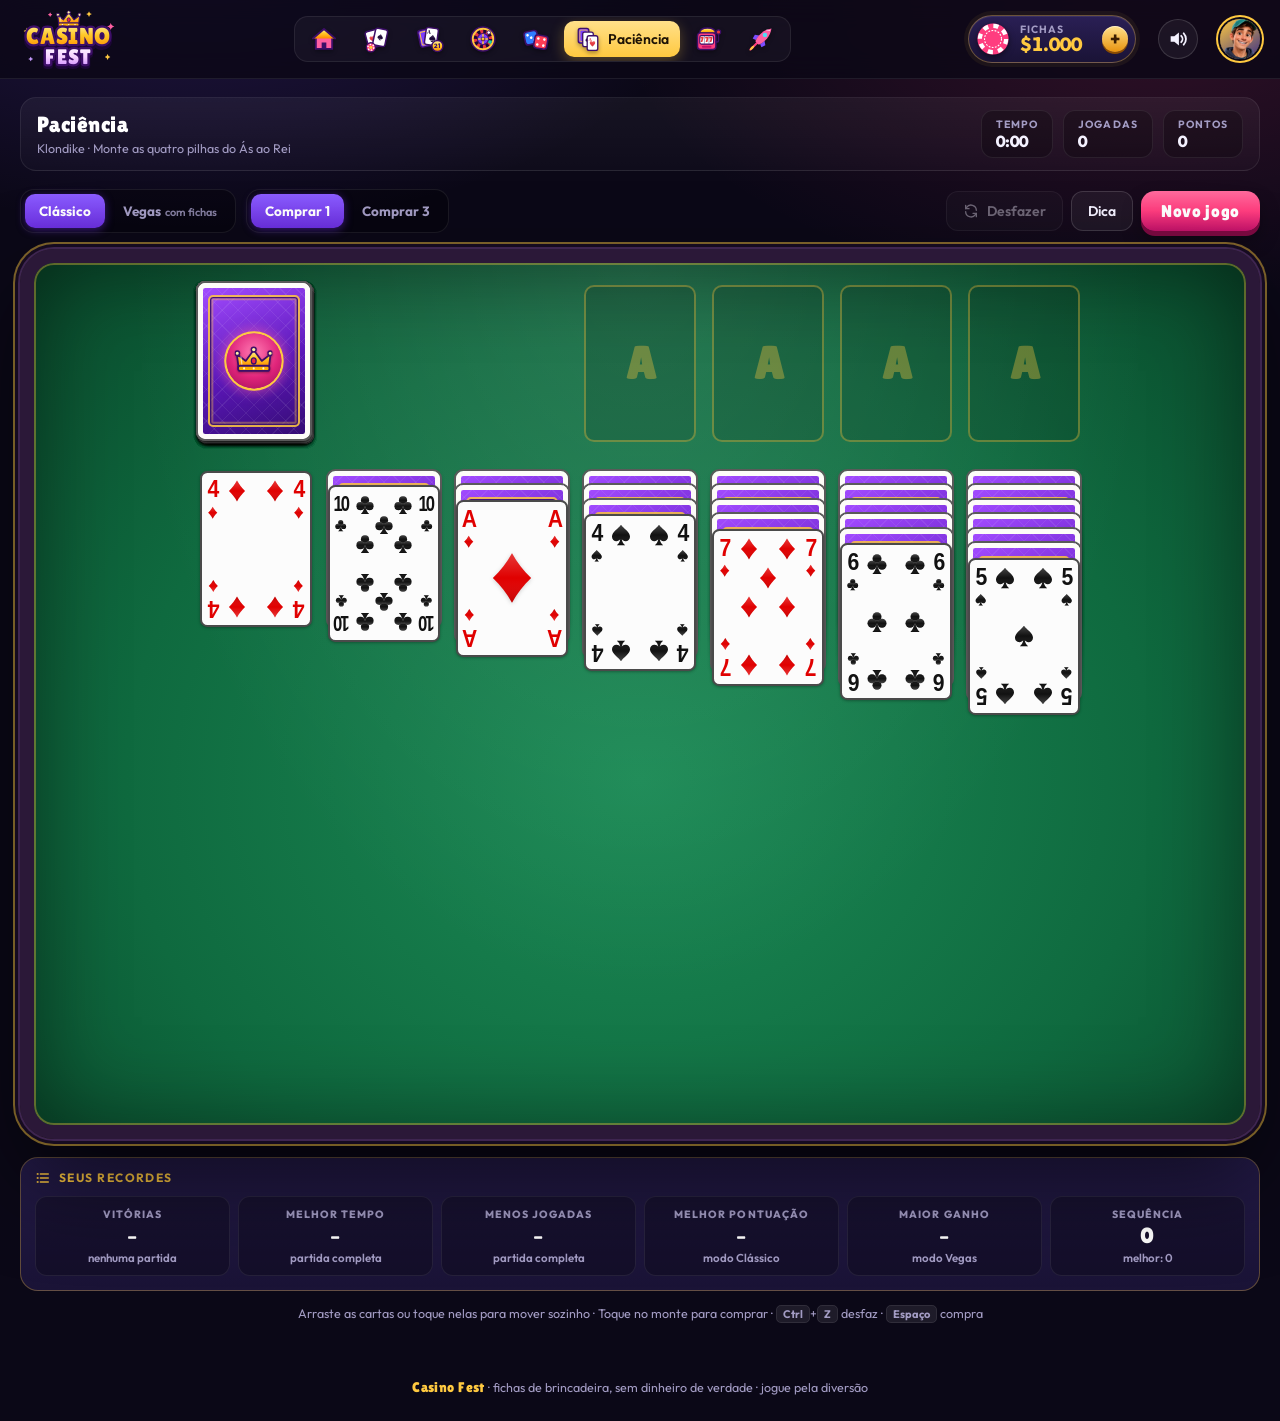
==== commit 47350d5b: "Paciência: recordes salvos e mostrados na página Melhor tempo, menos jogadas, melhor pontuação (Clás" ====
--- a/paciencia.html
+++ b/paciencia.html
@@ -80,6 +80,12 @@
       </div>
     </section>
 
+    <!-- recordes (salvos no navegador) -->
+    <section class="pc-records" aria-label="Seus recordes">
+      <h2><svg><use href="#i-history"/></svg>Seus recordes</h2>
+      <div class="pc-rec-grid" id="records"></div>
+    </section>
+
     <p class="pc-help">Arraste as cartas ou toque nelas para mover sozinho · Toque no monte para comprar · <kbd>Ctrl</kbd>+<kbd>Z</kbd> desfaz · <kbd>Espaço</kbd> compra</p>
   </div>
 
--- a/style.css
+++ b/style.css
@@ -95,8 +95,9 @@
 /* Abas de jogos */
 .games {
   min-width: 0;
-  display: flex;
-  gap: 4px;
+  margin: 0 auto;                /* centralizado entre o logo e as fichas */
+  display: flex;
+  gap: 3px;
   padding: 4px;
   border-radius: 14px;
   background: rgba(255, 255, 255, .04);
@@ -110,8 +111,8 @@
   position: relative;
   display: flex;
   align-items: center;
-  gap: 8px;
-  padding: 8px 14px;
+  gap: 7px;
+  padding: 8px 11px;
   border-radius: 10px;
   border: 0;
   background: none;
@@ -145,7 +146,7 @@
 /* Carteira (fichas) */
 .wallet {
   position: relative;
-  margin-left: auto;
+  margin-left: 0;
   display: flex;
   align-items: center;
   gap: 10px;
@@ -1048,16 +1049,27 @@
   .log { max-height: 180px; }
 }
 
+/* menu com muitos jogos: quando não cabe tudo numa linha, só o jogo atual mostra o nome */
+@media (max-width: 1440px) and (min-width: 901px) {
+  .game-tab { padding: 8px 11px; gap: 7px; }
+  .game-tab:not(.active) span { display: none; }
+  .game-tab:not(.active) svg { width: 28px; height: 28px; }
+}
+@media (max-width: 980px) and (min-width: 901px) {
+  .games { gap: 2px; }
+  .game-tab { padding: 8px 8px; }
+  .game-tab:not(.active) svg { width: 26px; height: 26px; }
+}
 @media (max-width: 1120px) {
   /* "Em breve" vira um pontinho para caber o menu */
   .soon-tag { font-size: 0; width: 7px; height: 7px; padding: 0; background: var(--pink); align-self: flex-start; margin-top: 2px; }
-  .game-tab { padding: 8px 12px; }
 }
 
 @media (max-width: 900px) {
   .site-header-inner { flex-wrap: wrap; gap: 10px 14px; padding: 8px 14px; }
   .games { order: 3; width: 100%; overflow-x: auto; scrollbar-width: none; }
   .games::-webkit-scrollbar { display: none; }
+  .wallet { margin-left: auto; }
   .table-bar { flex-wrap: wrap; }
   .tb-stats { margin-left: 0; order: 3; width: 100%; }
   .stat.level { flex: 1; }
--- a/paciencia.css
+++ b/paciencia.css
@@ -124,6 +124,18 @@
 .pc-banner-zone { position: absolute; inset: 0; z-index: 3000; display: flex; align-items: center; justify-content: flex-start; pointer-events: none; }
 .pc-banner-zone .banner { position: relative; left: 50%; top: auto; bottom: auto; pointer-events: auto; }
 
+/* ---------- Recordes ---------- */
+.pc-records { margin-top: 18px; padding: 12px 14px 14px; border-radius: 18px; background: linear-gradient(180deg, var(--surface-2), var(--surface)); border: 1px solid rgba(255, 201, 64, .3); }
+.pc-records h2 { margin: 0 0 10px; display: flex; align-items: center; gap: 8px; font: 700 12px var(--ui); letter-spacing: .12em; text-transform: uppercase; color: var(--gold); }
+.pc-records h2 svg { width: 16px; height: 16px; }
+.pc-rec-grid { display: grid; grid-template-columns: repeat(6, minmax(0, 1fr)); gap: 8px; }
+.pc-rec { display: flex; flex-direction: column; align-items: center; gap: 2px; padding: 10px 8px; border-radius: 12px; background: rgba(0, 0, 0, .25); border: 1px solid var(--line); text-align: center; }
+.pc-rec span { font: 800 10.5px var(--ui); letter-spacing: .1em; text-transform: uppercase; color: var(--muted); }
+.pc-rec b { font: 400 22px var(--display); letter-spacing: .02em; color: #fff; font-variant-numeric: tabular-nums; }
+.pc-rec small { font-size: 11.5px; font-weight: 600; color: var(--muted); }
+@media (max-width: 900px) { .pc-rec-grid { grid-template-columns: repeat(3, minmax(0, 1fr)); } }
+@media (max-width: 480px) { .pc-rec-grid { grid-template-columns: repeat(2, minmax(0, 1fr)); } .pc-rec b { font-size: 19px; } }
+
 .pc-help { margin: 14px 0 0; text-align: center; font-size: 12.5px; color: var(--muted); }
 .pc-help kbd { padding: 1px 6px; border-radius: 5px; background: rgba(255, 255, 255, .08); border: 1px solid var(--line); font: 700 11px var(--ui); }
 
